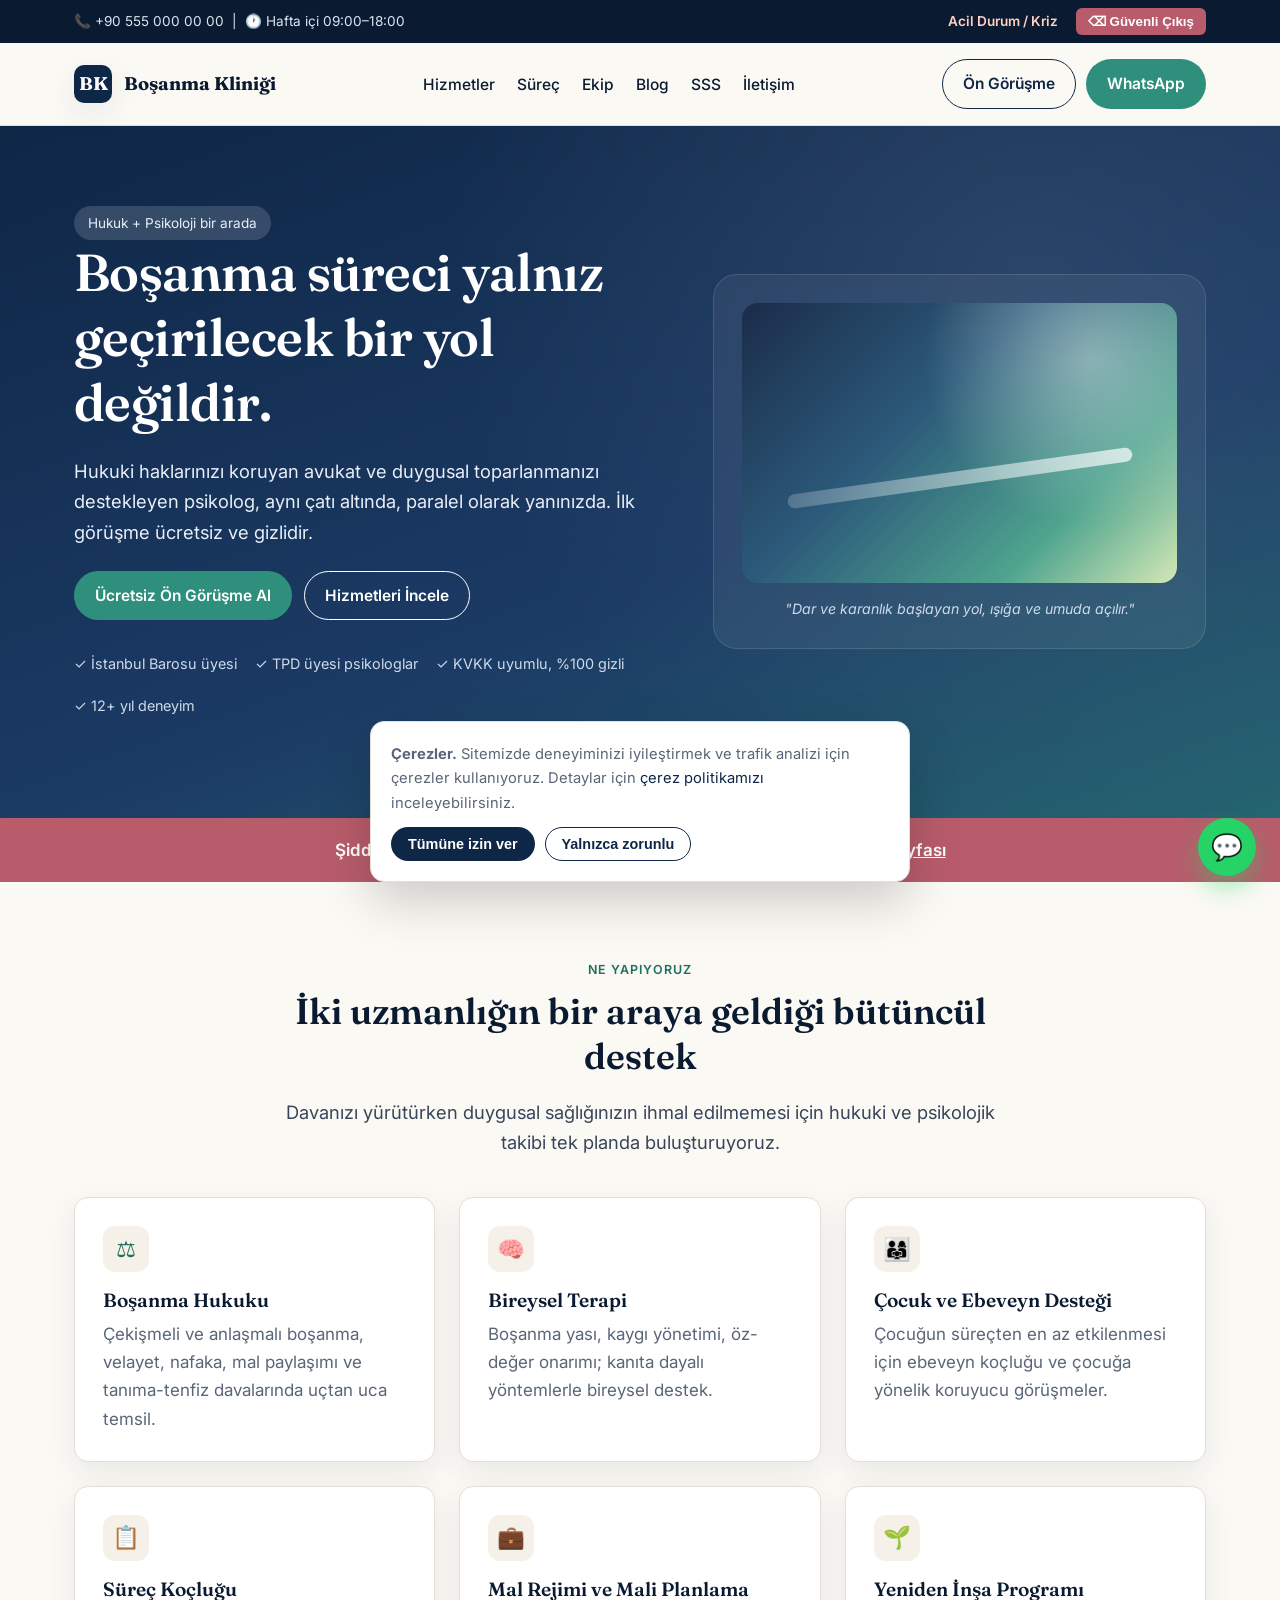
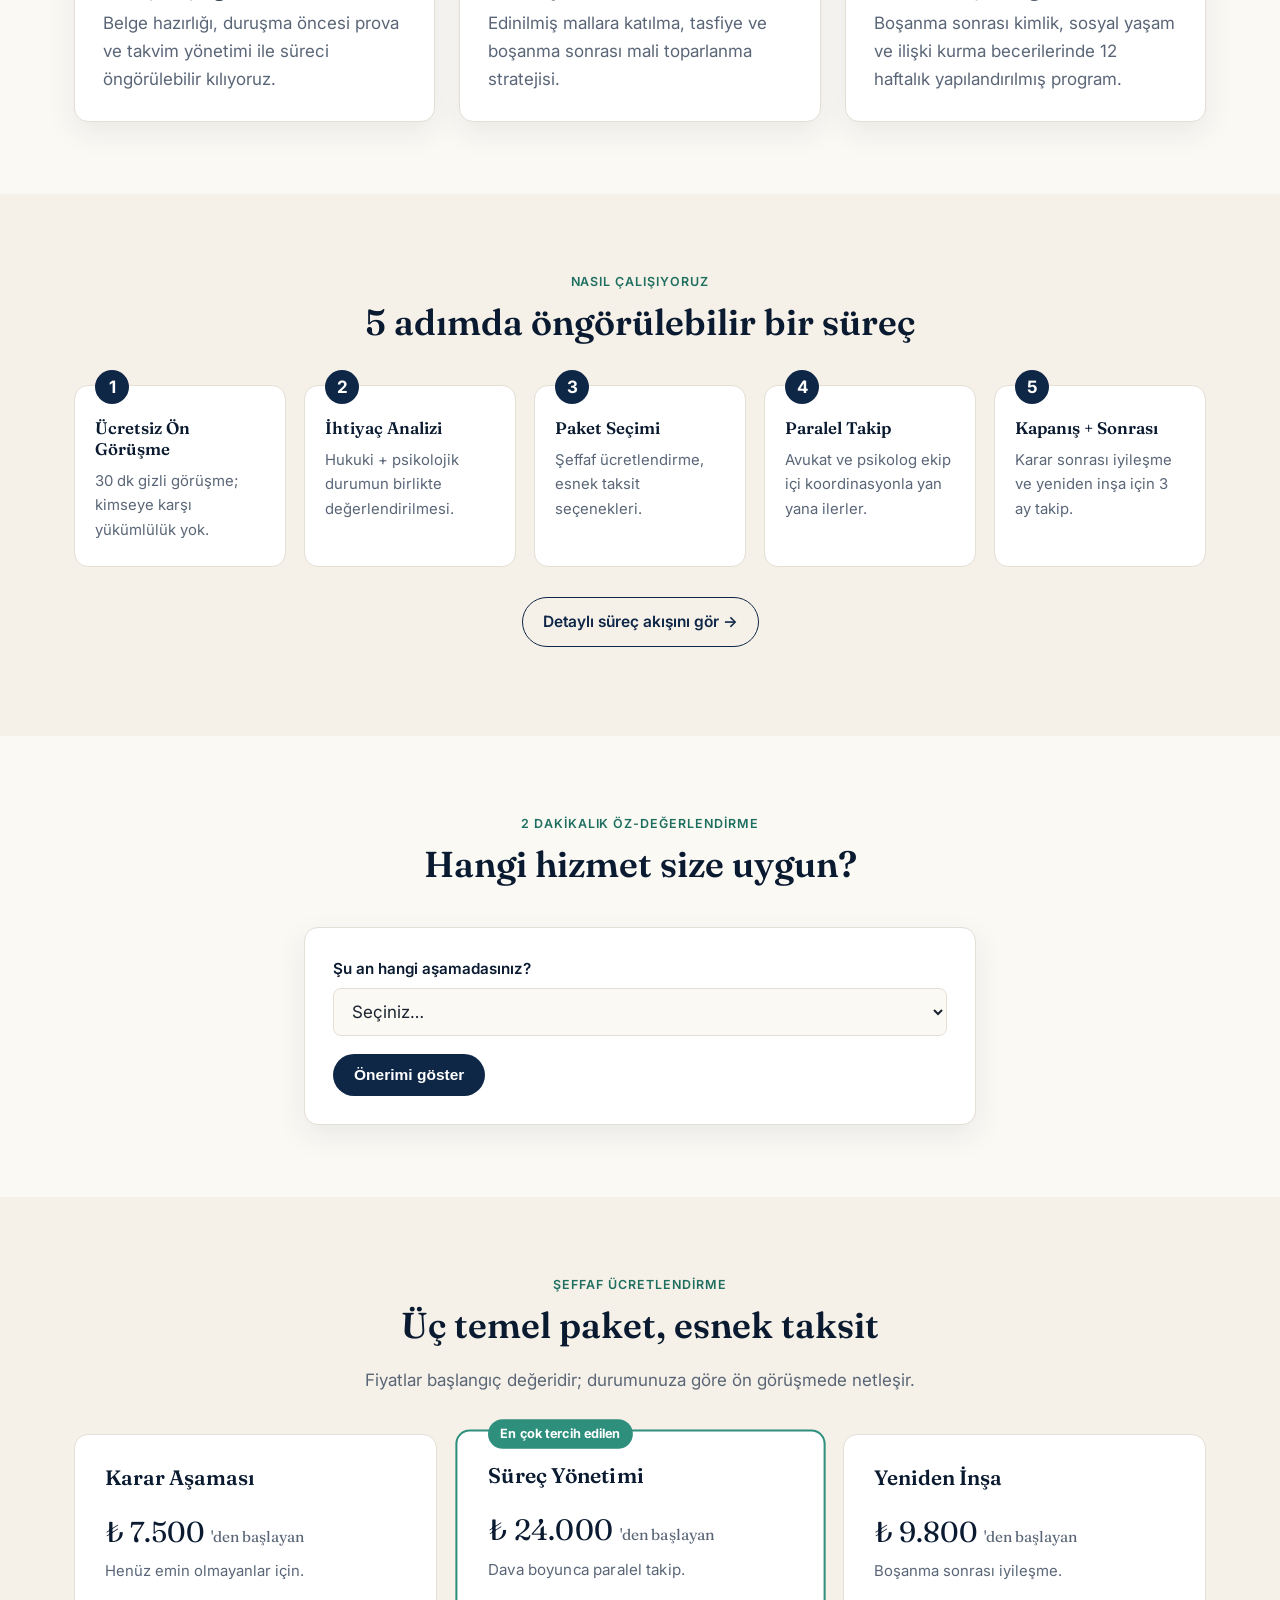
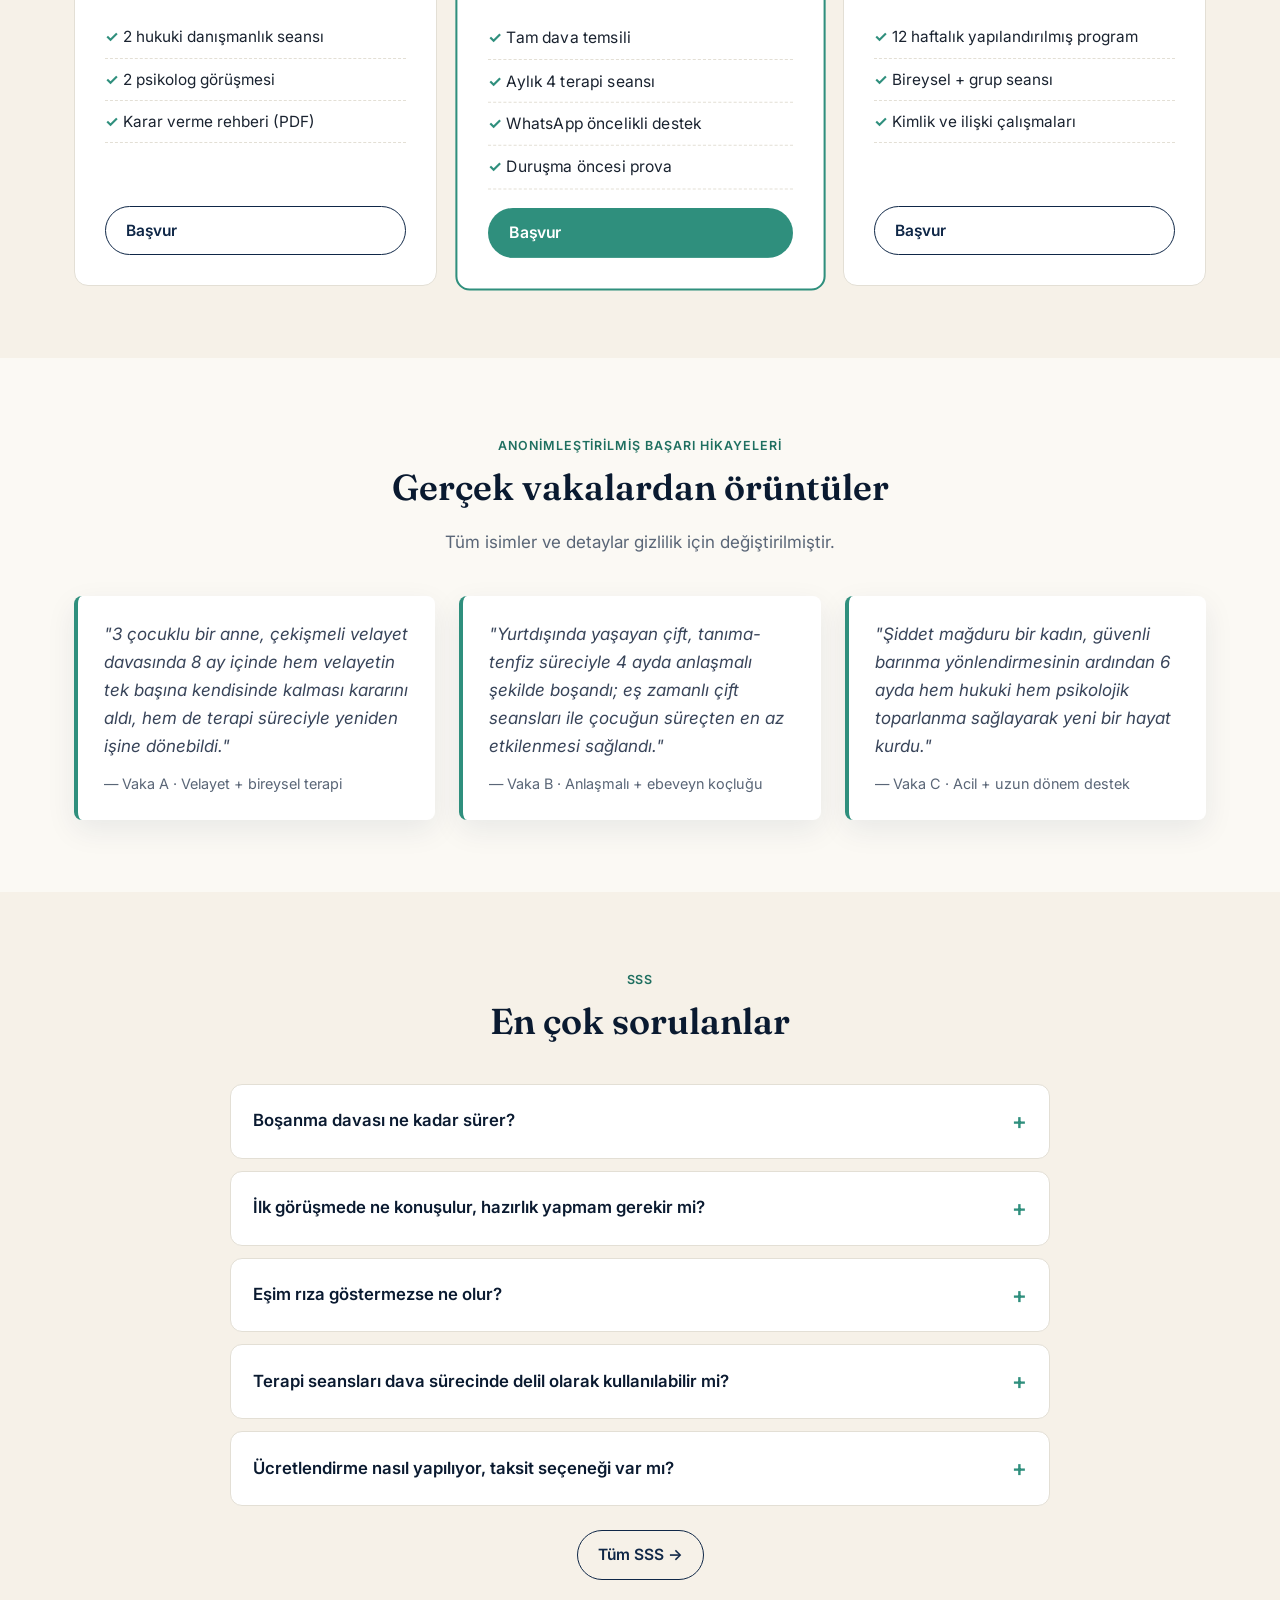
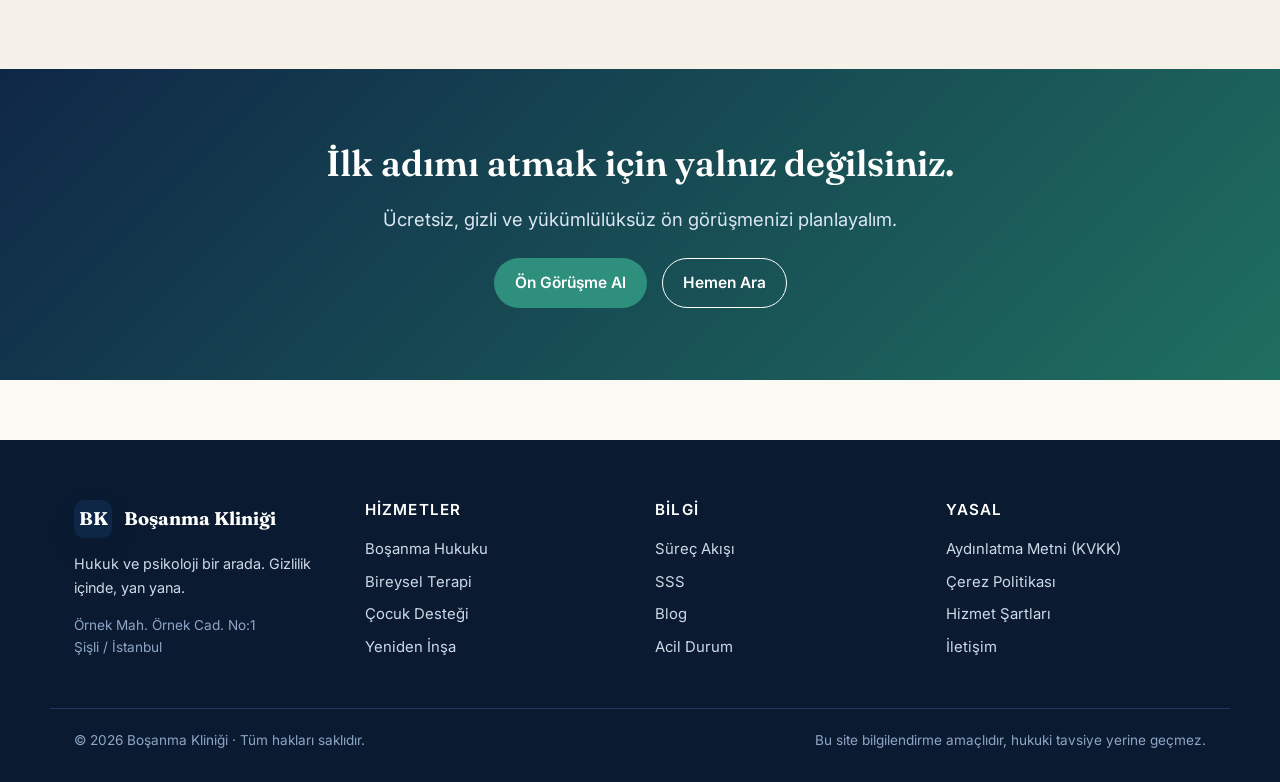
==== index.html @ 65e6b16f "Initial commit" ====
<!DOCTYPE html>
<html lang="tr">
<head>
<meta charset="UTF-8">
<meta name="viewport" content="width=device-width,initial-scale=1">
<title>Boşanma Kliniği — Hukuki ve Psikolojik Destek Bir Arada | İstanbul</title>
<meta name="description" content="Boşanma sürecinde hukuki danışmanlık ve uzman psikolog desteğini tek çatı altında sunuyoruz. Ücretsiz ön görüşme, gizlilik garantisi, paralel takip.">
<meta name="keywords" content="boşanma avukatı, boşanma psikoloğu, boşanma kliniği, çekişmeli boşanma, anlaşmalı boşanma, velayet, İstanbul boşanma avukatı">
<meta name="robots" content="index,follow">
<link rel="canonical" href="https://www.bosanmaklinigi.com/">
<!-- Open Graph -->
<meta property="og:title" content="Boşanma Kliniği — Hukuki ve Psikolojik Destek">
<meta property="og:description" content="Boşanma sürecinde hukuk ve psikoloji bir arada. Gizlilik içinde, paralel takiple.">
<meta property="og:type" content="website">
<meta property="og:locale" content="tr_TR">
<meta property="og:image" content="https://www.bosanmaklinigi.com/og.jpg">
<!-- Fonts -->
<link rel="preconnect" href="https://fonts.googleapis.com">
<link rel="preconnect" href="https://fonts.gstatic.com" crossorigin>
<link href="https://fonts.googleapis.com/css2?family=Fraunces:wght@400;500;600;700&family=Inter:wght@400;500;600;700&display=swap" rel="stylesheet">
<link rel="stylesheet" href="styles.css">
<!-- Schema: LegalService + MedicalBusiness hybrid -->
<script type="application/ld+json">
{
  "@context":"https://schema.org",
  "@graph":[
    {
      "@type":"LegalService",
      "name":"Boşanma Kliniği",
      "description":"Boşanma sürecinde hukuki danışmanlık ve psikolojik destek hizmetleri.",
      "url":"https://www.bosanmaklinigi.com/",
      "telephone":"+90-555-000-0000",
      "address":{
        "@type":"PostalAddress",
        "streetAddress":"Örnek Mah. Örnek Cad. No:1",
        "addressLocality":"İstanbul",
        "addressRegion":"İstanbul",
        "postalCode":"34000",
        "addressCountry":"TR"
      },
      "areaServed":"İstanbul",
      "priceRange":"₺₺",
      "openingHours":"Mo-Fr 09:00-18:00"
    },
    {
      "@type":"MedicalBusiness",
      "name":"Boşanma Kliniği — Psikolojik Destek",
      "medicalSpecialty":"Psychiatric"
    },
    {
      "@type":"Service",
      "serviceType":"Boşanma Danışmanlığı Paketi",
      "provider":{"@type":"LegalService","name":"Boşanma Kliniği"},
      "areaServed":"TR"
    }
  ]
}
</script>
</head>
<body>
<a class="skip-link" href="#main">İçeriğe atla</a>

<!-- Utility bar -->
<div class="utility" role="region" aria-label="Hızlı erişim">
  <div class="row">
    <div>📞 <a href="tel:+905550000000">+90 555 000 00 00</a> &nbsp;|&nbsp; 🕐 Hafta içi 09:00–18:00</div>
    <div>
      <a href="kriz.html" style="color:#ffd0c2;font-weight:600;margin-right:14px">Acil Durum / Kriz</a>
      <button class="safe-exit" onclick="safeExit()" aria-label="Güvenli çıkış: tarayıcıyı tarafsız bir siteye yönlendir">⌫ Güvenli Çıkış</button>
    </div>
  </div>
</div>

<!-- Header -->
<header class="site">
  <div class="nav">
    <a href="index.html" class="brand" aria-label="Boşanma Kliniği ana sayfası">
      <span class="brand-mark" aria-hidden="true">BK</span>
      <span>Boşanma Kliniği</span>
    </a>
    <button class="menu-toggle" aria-expanded="false" aria-controls="primary-menu" aria-label="Menüyü aç">☰</button>
    <nav aria-label="Ana menü">
      <ul id="primary-menu">
        <li><a href="hizmetler.html">Hizmetler</a></li>
        <li><a href="surec.html">Süreç</a></li>
        <li><a href="ekip.html">Ekip</a></li>
        <li><a href="blog/index.html">Blog</a></li>
        <li><a href="sss.html">SSS</a></li>
        <li><a href="iletisim.html">İletişim</a></li>
      </ul>
    </nav>
    <div class="nav-cta">
      <a href="iletisim.html" class="btn btn-ghost">Ön Görüşme</a>
      <a href="https://wa.me/905550000000" class="btn btn-teal">WhatsApp</a>
    </div>
  </div>
</header>

<main id="main">

<!-- Hero -->
<section class="hero" aria-labelledby="hero-title">
  <div class="container hero-grid">
    <div>
      <span style="display:inline-block;background:rgba(255,255,255,.15);padding:6px 14px;border-radius:999px;font-size:.85rem;color:#e8eef7">Hukuk + Psikoloji bir arada</span>
      <h1 id="hero-title">Boşanma süreci yalnız geçirilecek bir yol değildir.</h1>
      <p class="lead">Hukuki haklarınızı koruyan avukat ve duygusal toparlanmanızı destekleyen psikolog, aynı çatı altında, paralel olarak yanınızda. İlk görüşme ücretsiz ve gizlidir.</p>
      <div class="hero-cta">
        <a href="iletisim.html" class="btn btn-teal">Ücretsiz Ön Görüşme Al</a>
        <a href="hizmetler.html" class="btn btn-ghost" style="border-color:#fff;color:#fff">Hizmetleri İncele</a>
      </div>
      <div class="hero-trust">
        <span>✓ İstanbul Barosu üyesi</span>
        <span>✓ TPD üyesi psikologlar</span>
        <span>✓ KVKK uyumlu, %100 gizli</span>
        <span>✓ 12+ yıl deneyim</span>
      </div>
    </div>
    <div class="hero-illu" aria-hidden="true">
      <div class="path"></div>
      <small>"Dar ve karanlık başlayan yol, ışığa ve umuda açılır."</small>
    </div>
  </div>
</section>

<!-- Crisis strip -->
<div class="crisis-strip" role="alert">
  Şiddet veya akut kriz durumundaysanız: <a href="tel:183">ALO 183</a> · <a href="kriz.html">Acil Yönlendirme Sayfası</a>
</div>

<!-- Services -->
<section aria-labelledby="services-title">
  <div class="container">
    <div class="section-head">
      <span class="eyebrow">Ne yapıyoruz</span>
      <h2 id="services-title">İki uzmanlığın bir araya geldiği bütüncül destek</h2>
      <p class="lead" style="margin:12px auto 0">Davanızı yürütürken duygusal sağlığınızın ihmal edilmemesi için hukuki ve psikolojik takibi tek planda buluşturuyoruz.</p>
    </div>
    <div class="grid-3">
      <article class="card">
        <div class="icon" aria-hidden="true">⚖️</div>
        <h3>Boşanma Hukuku</h3>
        <p>Çekişmeli ve anlaşmalı boşanma, velayet, nafaka, mal paylaşımı ve tanıma-tenfiz davalarında uçtan uca temsil.</p>
      </article>
      <article class="card">
        <div class="icon" aria-hidden="true">🧠</div>
        <h3>Bireysel Terapi</h3>
        <p>Boşanma yası, kaygı yönetimi, öz-değer onarımı; kanıta dayalı yöntemlerle bireysel destek.</p>
      </article>
      <article class="card">
        <div class="icon" aria-hidden="true">👨‍👩‍👧</div>
        <h3>Çocuk ve Ebeveyn Desteği</h3>
        <p>Çocuğun süreçten en az etkilenmesi için ebeveyn koçluğu ve çocuğa yönelik koruyucu görüşmeler.</p>
      </article>
      <article class="card">
        <div class="icon" aria-hidden="true">📋</div>
        <h3>Süreç Koçluğu</h3>
        <p>Belge hazırlığı, duruşma öncesi prova ve takvim yönetimi ile süreci öngörülebilir kılıyoruz.</p>
      </article>
      <article class="card">
        <div class="icon" aria-hidden="true">💼</div>
        <h3>Mal Rejimi ve Mali Planlama</h3>
        <p>Edinilmiş mallara katılma, tasfiye ve boşanma sonrası mali toparlanma stratejisi.</p>
      </article>
      <article class="card">
        <div class="icon" aria-hidden="true">🌱</div>
        <h3>Yeniden İnşa Programı</h3>
        <p>Boşanma sonrası kimlik, sosyal yaşam ve ilişki kurma becerilerinde 12 haftalık yapılandırılmış program.</p>
      </article>
    </div>
  </div>
</section>

<!-- Process -->
<section class="alt" aria-labelledby="process-title">
  <div class="container">
    <div class="section-head">
      <span class="eyebrow">Nasıl çalışıyoruz</span>
      <h2 id="process-title">5 adımda öngörülebilir bir süreç</h2>
    </div>
    <div class="process">
      <div class="step"><h3>Ücretsiz Ön Görüşme</h3><p>30 dk gizli görüşme; kimseye karşı yükümlülük yok.</p></div>
      <div class="step"><h3>İhtiyaç Analizi</h3><p>Hukuki + psikolojik durumun birlikte değerlendirilmesi.</p></div>
      <div class="step"><h3>Paket Seçimi</h3><p>Şeffaf ücretlendirme, esnek taksit seçenekleri.</p></div>
      <div class="step"><h3>Paralel Takip</h3><p>Avukat ve psikolog ekip içi koordinasyonla yan yana ilerler.</p></div>
      <div class="step"><h3>Kapanış + Sonrası</h3><p>Karar sonrası iyileşme ve yeniden inşa için 3 ay takip.</p></div>
    </div>
    <p style="text-align:center;margin-top:30px"><a href="surec.html" class="btn btn-ghost">Detaylı süreç akışını gör →</a></p>
  </div>
</section>

<!-- Mini self-assessment quiz -->
<section aria-labelledby="quiz-title">
  <div class="container" style="max-width:720px">
    <div class="section-head">
      <span class="eyebrow">2 dakikalık öz-değerlendirme</span>
      <h2 id="quiz-title">Hangi hizmet size uygun?</h2>
    </div>
    <form id="quiz" class="card" aria-label="Hızlı değerlendirme">
      <div class="field">
        <label for="quiz-stage">Şu an hangi aşamadasınız?</label>
        <select id="quiz-stage" required>
          <option value="">Seçiniz…</option>
          <option value="karar">Karar verme aşamasındayım</option>
          <option value="sürec">Boşanma davam sürüyor</option>
          <option value="sonra">Boşandım, toparlanmak istiyorum</option>
          <option value="kriz">Acil/güvenlik kaygısı yaşıyorum</option>
        </select>
      </div>
      <button class="btn btn-primary" type="submit">Önerimi göster</button>
      <p class="quiz-result" style="display:none;margin-top:18px;padding:14px 16px;background:var(--sand);border-radius:8px;color:var(--navy-ink);font-weight:500"></p>
    </form>
  </div>
</section>

<!-- Pricing transparency -->
<section class="alt" aria-labelledby="pricing-title">
  <div class="container">
    <div class="section-head">
      <span class="eyebrow">Şeffaf ücretlendirme</span>
      <h2 id="pricing-title">Üç temel paket, esnek taksit</h2>
      <p class="muted" style="margin-top:8px">Fiyatlar başlangıç değeridir; durumunuza göre ön görüşmede netleşir.</p>
    </div>
    <div class="pricing">
      <div class="tier">
        <h3>Karar Aşaması</h3>
        <div class="price">₺ 7.500 <small>'den başlayan</small></div>
        <p class="muted" style="font-size:.93rem">Henüz emin olmayanlar için.</p>
        <ul>
          <li>2 hukuki danışmanlık seansı</li>
          <li>2 psikolog görüşmesi</li>
          <li>Karar verme rehberi (PDF)</li>
        </ul>
        <a href="iletisim.html" class="btn btn-ghost">Başvur</a>
      </div>
      <div class="tier featured">
        <span class="badge">En çok tercih edilen</span>
        <h3>Süreç Yönetimi</h3>
        <div class="price">₺ 24.000 <small>'den başlayan</small></div>
        <p class="muted" style="font-size:.93rem">Dava boyunca paralel takip.</p>
        <ul>
          <li>Tam dava temsili</li>
          <li>Aylık 4 terapi seansı</li>
          <li>WhatsApp öncelikli destek</li>
          <li>Duruşma öncesi prova</li>
        </ul>
        <a href="iletisim.html" class="btn btn-teal">Başvur</a>
      </div>
      <div class="tier">
        <h3>Yeniden İnşa</h3>
        <div class="price">₺ 9.800 <small>'den başlayan</small></div>
        <p class="muted" style="font-size:.93rem">Boşanma sonrası iyileşme.</p>
        <ul>
          <li>12 haftalık yapılandırılmış program</li>
          <li>Bireysel + grup seansı</li>
          <li>Kimlik ve ilişki çalışmaları</li>
        </ul>
        <a href="iletisim.html" class="btn btn-ghost">Başvur</a>
      </div>
    </div>
  </div>
</section>

<!-- Cases / testimonials -->
<section aria-labelledby="cases-title">
  <div class="container">
    <div class="section-head">
      <span class="eyebrow">Anonimleştirilmiş başarı hikayeleri</span>
      <h2 id="cases-title">Gerçek vakalardan örüntüler</h2>
      <p class="muted">Tüm isimler ve detaylar gizlilik için değiştirilmiştir.</p>
    </div>
    <div class="grid-3">
      <div class="case">
        <blockquote>"3 çocuklu bir anne, çekişmeli velayet davasında 8 ay içinde hem velayetin tek başına kendisinde kalması kararını aldı, hem de terapi süreciyle yeniden işine dönebildi."</blockquote>
        <cite>— Vaka A · Velayet + bireysel terapi</cite>
      </div>
      <div class="case">
        <blockquote>"Yurtdışında yaşayan çift, tanıma-tenfiz süreciyle 4 ayda anlaşmalı şekilde boşandı; eş zamanlı çift seansları ile çocuğun süreçten en az etkilenmesi sağlandı."</blockquote>
        <cite>— Vaka B · Anlaşmalı + ebeveyn koçluğu</cite>
      </div>
      <div class="case">
        <blockquote>"Şiddet mağduru bir kadın, güvenli barınma yönlendirmesinin ardından 6 ayda hem hukuki hem psikolojik toparlanma sağlayarak yeni bir hayat kurdu."</blockquote>
        <cite>— Vaka C · Acil + uzun dönem destek</cite>
      </div>
    </div>
  </div>
</section>

<!-- FAQ snippet -->
<section class="alt" aria-labelledby="faq-title">
  <div class="container">
    <div class="section-head">
      <span class="eyebrow">SSS</span>
      <h2 id="faq-title">En çok sorulanlar</h2>
    </div>
    <div class="faq">
      <details>
        <summary>Boşanma davası ne kadar sürer?</summary>
        <p>Anlaşmalı boşanma genellikle 1-3 ay içinde sonuçlanır. Çekişmeli davalarda süre delillerin toplanması, tanık dinlenmesi ve mahkeme yoğunluğuna bağlı olarak 6 ay ila 2 yıl arasında değişebilir. Ön görüşmede sizin durumunuza özgü gerçekçi bir tahmin paylaşıyoruz.</p>
      </details>
      <details>
        <summary>İlk görüşmede ne konuşulur, hazırlık yapmam gerekir mi?</summary>
        <p>İlk görüşme 30 dakikadır ve ücretsizdir. Mevcut durumunuzu, beklentilerinizi ve önceliklerinizi anlamak için sorular sorarız. Hazırlık zorunlu değil; ancak elinizde varsa nikah cüzdanı, varlık dökümü ve önceki yazışmaları getirmeniz süreci hızlandırır.</p>
      </details>
      <details>
        <summary>Eşim rıza göstermezse ne olur?</summary>
        <p>Anlaşmalı boşanma için iki tarafın rızası gerekir. Rıza yoksa çekişmeli boşanma davası açılır ve şiddetli geçimsizlik, aldatma, terk gibi kanıtlanabilir nedenlere dayanılır. Süreci her durumda yürütüyoruz.</p>
      </details>
      <details>
        <summary>Terapi seansları dava sürecinde delil olarak kullanılabilir mi?</summary>
        <p>Hayır. Psikolog–danışan görüşmeleri meslek etiği ve KVKK kapsamında gizlidir; hukuki süreçte kullanılmaz. Ekibimiz arasında bilgi paylaşımı yalnızca yazılı onayınızla, koordinasyon amacıyla yapılır.</p>
      </details>
      <details>
        <summary>Ücretlendirme nasıl yapılıyor, taksit seçeneği var mı?</summary>
        <p>Şeffaf paket fiyatlandırması kullanıyoruz. 3 ve 6 ay taksit seçenekleri mevcuttur. Ön görüşmede durumunuza özgü tüm maliyetler net olarak paylaşılır; sürpriz bir ücret olmaz.</p>
      </details>
    </div>
    <p style="text-align:center;margin-top:24px"><a href="sss.html" class="btn btn-ghost">Tüm SSS →</a></p>
  </div>
</section>

<!-- Final CTA -->
<section style="background:linear-gradient(135deg,var(--navy),var(--teal-2));color:#fff;text-align:center">
  <div class="container">
    <h2 style="color:#fff">İlk adımı atmak için yalnız değilsiniz.</h2>
    <p class="lead" style="color:#dbe7f3;margin:0 auto 24px">Ücretsiz, gizli ve yükümlülüksüz ön görüşmenizi planlayalım.</p>
    <a href="iletisim.html" class="btn btn-teal">Ön Görüşme Al</a>
    <a href="tel:+905550000000" class="btn btn-ghost" style="border-color:#fff;color:#fff;margin-left:10px">Hemen Ara</a>
  </div>
</section>

</main>

<!-- Footer -->
<footer class="site">
  <div class="container" style="display:grid;grid-template-columns:repeat(4,1fr);gap:30px">
    <div>
      <div class="brand" style="color:#fff;margin-bottom:14px"><span class="brand-mark">BK</span> Boşanma Kliniği</div>
      <p style="font-size:.9rem">Hukuk ve psikoloji bir arada. Gizlilik içinde, yan yana.</p>
      <p style="font-size:.85rem;color:#8da6c6">Örnek Mah. Örnek Cad. No:1<br>Şişli / İstanbul</p>
    </div>
    <div>
      <h4>Hizmetler</h4>
      <a href="hizmetler.html">Boşanma Hukuku</a>
      <a href="hizmetler.html">Bireysel Terapi</a>
      <a href="hizmetler.html">Çocuk Desteği</a>
      <a href="hizmetler.html">Yeniden İnşa</a>
    </div>
    <div>
      <h4>Bilgi</h4>
      <a href="surec.html">Süreç Akışı</a>
      <a href="sss.html">SSS</a>
      <a href="blog/index.html">Blog</a>
      <a href="kriz.html">Acil Durum</a>
    </div>
    <div>
      <h4>Yasal</h4>
      <a href="kvkk.html">Aydınlatma Metni (KVKK)</a>
      <a href="cerez.html">Çerez Politikası</a>
      <a href="sartlar.html">Hizmet Şartları</a>
      <a href="iletisim.html">İletişim</a>
    </div>
  </div>
  <div class="container bottom">
    <span>© 2026 Boşanma Kliniği · Tüm hakları saklıdır.</span>
    <span>Bu site bilgilendirme amaçlıdır, hukuki tavsiye yerine geçmez.</span>
  </div>
</footer>

<!-- WhatsApp float -->
<a class="wa-float" href="https://wa.me/905550000000" aria-label="WhatsApp ile yaz" onclick="window._bk_track && _bk_track('whatsapp_click')">💬</a>

<!-- Cookie banner -->
<div id="cookieBanner" class="cookie-banner hidden" role="dialog" aria-label="Çerez tercihleri">
  <p><strong>Çerezler.</strong> Sitemizde deneyiminizi iyileştirmek ve trafik analizi için çerezler kullanıyoruz. Detaylar için <a href="cerez.html">çerez politikamızı</a> inceleyebilirsiniz.</p>
  <div class="actions">
    <button class="btn btn-primary" data-consent="all">Tümüne izin ver</button>
    <button class="btn btn-ghost" data-consent="essential">Yalnızca zorunlu</button>
  </div>
</div>

<!-- Exit intent modal -->
<div id="exitModal" class="modal-backdrop" role="dialog" aria-modal="true" aria-labelledby="exit-title">
  <div class="modal">
    <button class="close" aria-label="Kapat" onclick="closeModal()">×</button>
    <h3 id="exit-title">Ayrılmadan önce…</h3>
    <p>Boşanma sürecinde işinizi kolaylaştıracak <strong>"Boşanma Süreci Kontrol Listesi"</strong> PDF'ini ücretsiz indirin. Hangi belgeler gerekir, hangi adımlar ne zaman atılır — hepsi tek sayfada.</p>
    <form onsubmit="event.preventDefault();this.querySelector('p').textContent='Teşekkürler, e-postanıza gönderdik.';" style="background:var(--sand);box-shadow:none;border:0">
      <div class="field">
        <label for="exit-mail">E-posta</label>
        <input id="exit-mail" type="email" required placeholder="ornek@eposta.com">
      </div>
      <button class="btn btn-teal" type="submit">PDF'i Gönder</button>
      <p style="font-size:.85rem;color:var(--muted);margin-top:10px">Spam göndermiyoruz. KVKK uyumluyuz.</p>
    </form>
  </div>
</div>

<script src="script.js"></script>
</body>
</html>
---- styles.css ----
/* Boşanma Kliniği — Kurumsal stil
   Renk paleti: Lacivert + sakin yeşil + sıcak vurgular
   Erişilebilirlik: WCAG AA kontrast hedefli
*/
:root{
  --navy:#0f2747;
  --navy-2:#1b3a64;
  --navy-ink:#0a1a30;
  --teal:#2f8f7d;
  --teal-2:#1f6f60;
  --sand:#f6f1e8;
  --paper:#fbf9f4;
  --ink:#1a2330;
  --muted:#5a6677;
  --line:#e3dfd5;
  --warm:#c47b5a;
  --rose:#b85c6b;
  --ok:#2e7d5b;
  --shadow:0 10px 30px rgba(15,39,71,.08);
  --radius:14px;
  --maxw:1180px;
}
*{box-sizing:border-box}
html{scroll-behavior:smooth}
body{
  margin:0;
  font-family:'Inter','Segoe UI',system-ui,-apple-system,sans-serif;
  font-size:17px;
  line-height:1.65;
  color:var(--ink);
  background:var(--paper);
  -webkit-font-smoothing:antialiased;
}
img{max-width:100%;height:auto;display:block}
a{color:var(--navy);text-decoration:none}
a:hover{text-decoration:underline}
h1,h2,h3,h4{font-family:'Fraunces','Georgia',serif;color:var(--navy-ink);line-height:1.25;margin:0 0 .5em;font-weight:600}
h1{font-size:clamp(2rem,4.5vw,3.25rem);letter-spacing:-.01em}
h2{font-size:clamp(1.6rem,3vw,2.25rem)}
h3{font-size:1.2rem}
p{margin:0 0 1em}
.container{max-width:var(--maxw);margin:0 auto;padding:0 24px}
.muted{color:var(--muted)}
.lead{font-size:1.15rem;color:#39455a;max-width:62ch}

/* Skip link for screen readers */
.skip-link{position:absolute;left:-9999px;top:0;background:var(--navy);color:#fff;padding:10px 14px;z-index:1000}
.skip-link:focus{left:8px;top:8px}

/* Top utility bar */
.utility{
  background:var(--navy-ink);color:#dbe4f1;font-size:.85rem;
}
.utility .row{display:flex;justify-content:space-between;align-items:center;padding:8px 24px;max-width:var(--maxw);margin:0 auto;gap:12px;flex-wrap:wrap}
.utility a{color:#dbe4f1}
.safe-exit{
  background:var(--rose);color:#fff;border:0;padding:6px 12px;border-radius:6px;cursor:pointer;font-weight:600;
}
.safe-exit:focus{outline:2px solid #fff;outline-offset:2px}

/* Header */
header.site{
  position:sticky;top:0;z-index:50;background:rgba(251,249,244,.92);backdrop-filter:blur(8px);
  border-bottom:1px solid var(--line);
}
.nav{display:flex;align-items:center;justify-content:space-between;padding:16px 24px;max-width:var(--maxw);margin:0 auto;gap:16px}
.brand{display:flex;align-items:center;gap:12px;font-weight:700;color:var(--navy-ink);font-family:'Fraunces',serif;font-size:1.15rem}
.brand-mark{
  width:38px;height:38px;border-radius:10px;background:var(--navy);
  display:grid;place-items:center;color:#fff;font-weight:700;
  box-shadow:var(--shadow);
}
nav ul{list-style:none;display:flex;gap:22px;margin:0;padding:0}
nav a{font-weight:500;color:var(--navy-ink);font-size:.97rem}
nav a:hover{color:var(--teal-2);text-decoration:none}
.nav-cta{display:flex;gap:10px;align-items:center}
.btn{
  display:inline-block;padding:11px 20px;border-radius:999px;font-weight:600;
  border:1px solid transparent;cursor:pointer;font-size:.97rem;transition:transform .15s,background .2s;
}
.btn-primary{background:var(--navy);color:#fff}
.btn-primary:hover{background:var(--navy-2);text-decoration:none;transform:translateY(-1px)}
.btn-ghost{background:transparent;color:var(--navy);border-color:var(--navy)}
.btn-ghost:hover{background:var(--navy);color:#fff;text-decoration:none}
.btn-teal{background:var(--teal);color:#fff}
.btn-teal:hover{background:var(--teal-2);text-decoration:none}
.btn-warn{background:var(--rose);color:#fff}
.menu-toggle{display:none;background:none;border:0;font-size:1.6rem;cursor:pointer;color:var(--navy-ink)}

/* Hero */
.hero{
  background:linear-gradient(160deg,#0f2747 0%,#1b3a64 60%,#2f8f7d 140%);
  color:#fff;padding:80px 0 100px;position:relative;overflow:hidden;
}
.hero::after{
  content:"";position:absolute;inset:0;
  background:radial-gradient(circle at 80% 20%, rgba(255,255,255,.08), transparent 50%);
  pointer-events:none;
}
.hero-grid{display:grid;grid-template-columns:1.2fr 1fr;gap:48px;align-items:center;position:relative;z-index:1}
.hero h1{color:#fff;margin-bottom:.4em}
.hero .lead{color:#e8eef7}
.hero-cta{display:flex;gap:12px;flex-wrap:wrap;margin-top:24px}
.hero-trust{display:flex;gap:18px;margin-top:32px;flex-wrap:wrap;font-size:.9rem;color:#cfdaeb}
.hero-trust span{display:flex;align-items:center;gap:8px}
.hero-illu{
  background:rgba(255,255,255,.06);border:1px solid rgba(255,255,255,.12);
  border-radius:24px;padding:28px;backdrop-filter:blur(6px);
}
.hero-illu .path{
  height:280px;border-radius:16px;
  background:
    radial-gradient(circle at 80% 20%, rgba(255,255,255,.4), transparent 40%),
    linear-gradient(135deg,#1a2c4a 0%, #2c5a7a 40%, #4ea38e 75%, #d3e8b6 100%);
  position:relative;
}
.hero-illu .path::before{
  content:"";position:absolute;left:10%;top:60%;width:80%;height:14px;border-radius:14px;
  background:linear-gradient(90deg,rgba(255,255,255,.2),rgba(255,255,255,.7));
  transform:rotate(-8deg);
}
.hero-illu small{display:block;color:#cfdaeb;text-align:center;margin-top:14px;font-style:italic}

/* Sections */
section{padding:72px 0}
section.alt{background:var(--sand)}
.section-head{max-width:720px;margin:0 auto 40px;text-align:center}
.section-head .eyebrow{
  display:inline-block;color:var(--teal-2);font-weight:600;letter-spacing:.08em;text-transform:uppercase;font-size:.78rem;margin-bottom:8px;
}

/* Cards / grids */
.grid-3{display:grid;grid-template-columns:repeat(3,1fr);gap:24px}
.grid-2{display:grid;grid-template-columns:repeat(2,1fr);gap:24px}
.grid-4{display:grid;grid-template-columns:repeat(4,1fr);gap:20px}
.card{
  background:#fff;border:1px solid var(--line);border-radius:var(--radius);
  padding:28px;box-shadow:var(--shadow);transition:transform .2s,box-shadow .2s;
}
.card:hover{transform:translateY(-3px);box-shadow:0 16px 36px rgba(15,39,71,.12)}
.card .icon{
  width:46px;height:46px;border-radius:12px;background:var(--sand);
  display:grid;place-items:center;color:var(--teal-2);margin-bottom:16px;font-size:1.4rem;
}
.card h3{margin-bottom:8px}
.card p{color:var(--muted);margin:0}

/* Process */
.process{counter-reset:step;display:grid;grid-template-columns:repeat(5,1fr);gap:18px}
.step{
  background:#fff;border:1px solid var(--line);border-radius:var(--radius);padding:24px 20px;position:relative;
}
.step::before{
  counter-increment:step;content:counter(step);
  position:absolute;top:-16px;left:20px;
  width:34px;height:34px;border-radius:50%;background:var(--navy);color:#fff;
  display:grid;place-items:center;font-weight:700;
}
.step h3{font-size:1.05rem;margin-top:8px}
.step p{font-size:.93rem;color:var(--muted);margin:0}

/* Team */
.team{display:grid;grid-template-columns:repeat(3,1fr);gap:24px}
.member{background:#fff;border:1px solid var(--line);border-radius:var(--radius);overflow:hidden}
.member .photo{
  height:220px;background:linear-gradient(135deg,#cfd9e8,#e8d8c8);
  display:grid;place-items:center;color:var(--navy);font-family:'Fraunces',serif;font-size:3rem;
}
.member .body{padding:22px}
.member h3{margin:0 0 4px}
.member .role{color:var(--teal-2);font-weight:600;font-size:.92rem;margin-bottom:10px}
.member ul{margin:0;padding-left:18px;color:var(--muted);font-size:.93rem}

/* Pricing */
.pricing{display:grid;grid-template-columns:repeat(3,1fr);gap:22px}
.tier{background:#fff;border:1px solid var(--line);border-radius:var(--radius);padding:30px;display:flex;flex-direction:column}
.tier.featured{border-color:var(--teal);border-width:2px;position:relative;transform:scale(1.02)}
.tier .badge{position:absolute;top:-12px;left:30px;background:var(--teal);color:#fff;padding:4px 12px;border-radius:999px;font-size:.78rem;font-weight:700}
.tier h3{font-size:1.3rem}
.tier .price{font-family:'Fraunces',serif;font-size:1.8rem;color:var(--navy-ink);margin:6px 0 4px}
.tier .price small{font-size:.95rem;color:var(--muted);font-weight:400}
.tier ul{list-style:none;padding:0;margin:18px 0;flex:1}
.tier ul li{padding:8px 0;border-bottom:1px dashed var(--line);font-size:.96rem}
.tier ul li::before{content:"✓ ";color:var(--teal);font-weight:700}

/* FAQ accordion */
.faq{max-width:820px;margin:0 auto}
.faq details{
  background:#fff;border:1px solid var(--line);border-radius:12px;padding:18px 22px;margin-bottom:12px;
}
.faq summary{
  cursor:pointer;font-weight:600;color:var(--navy-ink);font-size:1.05rem;list-style:none;
  display:flex;justify-content:space-between;align-items:center;
}
.faq summary::-webkit-details-marker{display:none}
.faq summary::after{content:"+";font-size:1.4rem;color:var(--teal);transition:transform .2s}
.faq details[open] summary::after{transform:rotate(45deg)}
.faq details p{margin-top:12px;color:var(--muted)}

/* Testimonials / cases */
.case{
  background:#fff;border-left:4px solid var(--teal);border-radius:8px;
  padding:24px 26px;box-shadow:var(--shadow);
}
.case blockquote{margin:0;font-style:italic;color:#39455a}
.case cite{display:block;margin-top:12px;color:var(--muted);font-style:normal;font-size:.9rem}

/* Crisis banner */
.crisis-strip{
  background:var(--rose);color:#fff;padding:18px 0;text-align:center;font-weight:600;
}
.crisis-strip a{color:#fff;text-decoration:underline}

/* Form */
form{background:#fff;padding:32px;border-radius:var(--radius);border:1px solid var(--line);box-shadow:var(--shadow)}
.field{margin-bottom:18px}
label{display:block;font-weight:600;margin-bottom:6px;font-size:.95rem;color:var(--navy-ink)}
input,select,textarea{
  width:100%;padding:12px 14px;border:1px solid var(--line);border-radius:8px;
  font:inherit;background:#fbf9f4;color:var(--ink);
}
input:focus,select:focus,textarea:focus{outline:2px solid var(--teal);border-color:var(--teal);background:#fff}
.checkbox{display:flex;gap:10px;align-items:flex-start;font-size:.92rem;color:var(--muted)}
.checkbox input{width:auto;margin-top:4px}

/* Footer */
footer.site{
  background:var(--navy-ink);color:#cfd9e8;padding:60px 0 30px;margin-top:60px;
}
footer.site h4{color:#fff;font-family:'Inter',sans-serif;font-size:.95rem;text-transform:uppercase;letter-spacing:.08em;margin-bottom:14px}
footer.site a{color:#cfd9e8;display:block;padding:4px 0;font-size:.93rem}
footer.site a:hover{color:#fff}
footer .bottom{
  border-top:1px solid #1f3559;margin-top:36px;padding-top:20px;
  display:flex;justify-content:space-between;flex-wrap:wrap;gap:12px;font-size:.85rem;color:#8da6c6;
}

/* Cookie banner */
.cookie-banner{
  position:fixed;bottom:18px;left:18px;right:18px;max-width:540px;margin:0 auto;
  background:#fff;border:1px solid var(--line);border-radius:14px;
  padding:20px;box-shadow:0 20px 50px rgba(0,0,0,.18);z-index:200;
}
.cookie-banner.hidden{display:none}
.cookie-banner p{margin:0 0 12px;font-size:.92rem;color:var(--muted)}
.cookie-banner .actions{display:flex;gap:10px;flex-wrap:wrap}
.cookie-banner .btn{padding:8px 16px;font-size:.9rem}

/* Exit intent modal */
.modal-backdrop{
  position:fixed;inset:0;background:rgba(10,26,48,.6);z-index:300;
  display:none;align-items:center;justify-content:center;padding:20px;
}
.modal-backdrop.show{display:flex}
.modal{
  background:#fff;border-radius:18px;max-width:520px;padding:36px;position:relative;
}
.modal h3{font-size:1.5rem}
.modal .close{position:absolute;top:14px;right:18px;background:none;border:0;font-size:1.5rem;cursor:pointer;color:var(--muted)}

/* Whatsapp float */
.wa-float{
  position:fixed;bottom:24px;right:24px;width:58px;height:58px;border-radius:50%;
  background:#25d366;color:#fff;display:grid;place-items:center;
  box-shadow:0 12px 24px rgba(37,211,102,.4);z-index:150;font-size:1.6rem;
}
.wa-float:hover{text-decoration:none;transform:scale(1.05)}

/* Article / blog */
.article{max-width:760px;margin:0 auto}
.article h1{margin-bottom:.2em}
.article .meta{color:var(--muted);font-size:.92rem;margin-bottom:32px}
.article h2{margin-top:1.6em}
.article p,.article li{font-size:1.06rem}
.blog-grid{display:grid;grid-template-columns:repeat(3,1fr);gap:24px}
.post{background:#fff;border:1px solid var(--line);border-radius:var(--radius);overflow:hidden;display:flex;flex-direction:column}
.post .thumb{height:160px;background:linear-gradient(135deg,var(--navy),var(--teal))}
.post .body{padding:22px;flex:1;display:flex;flex-direction:column}
.post h3{font-size:1.1rem}
.post .body p{flex:1;color:var(--muted);font-size:.94rem}
.post a.read{color:var(--teal-2);font-weight:600;margin-top:10px}

/* Crisis page */
.crisis-card{
  background:#fff;border-left:6px solid var(--rose);border-radius:12px;padding:26px;margin-bottom:18px;box-shadow:var(--shadow);
}
.crisis-card h3{color:var(--rose)}
.hotline{font-family:'Fraunces',serif;font-size:2rem;color:var(--navy-ink)}

/* Mobile */
@media (max-width:900px){
  .hero{padding:50px 0 70px}
  .hero-grid{grid-template-columns:1fr;gap:30px}
  .grid-3,.grid-2,.grid-4,.team,.pricing,.blog-grid{grid-template-columns:1fr}
  .process{grid-template-columns:1fr 1fr}
  nav ul{
    display:none;position:absolute;top:64px;left:0;right:0;background:#fff;
    flex-direction:column;padding:18px 24px;border-bottom:1px solid var(--line);gap:14px;
  }
  nav ul.open{display:flex}
  .menu-toggle{display:block}
  .nav-cta .btn-ghost{display:none}
  .wa-float{bottom:16px;right:16px}
  /* Tek el kullanım: ana CTA alt yarıya */
  .hero-cta{margin-top:18px}
  .tier.featured{transform:none}
}
@media (max-width:520px){
  .process{grid-template-columns:1fr}
  section{padding:50px 0}
  form{padding:22px}
}

/* Reduced motion */
@media (prefers-reduced-motion:reduce){
  *{transition:none !important;animation:none !important;scroll-behavior:auto}
}
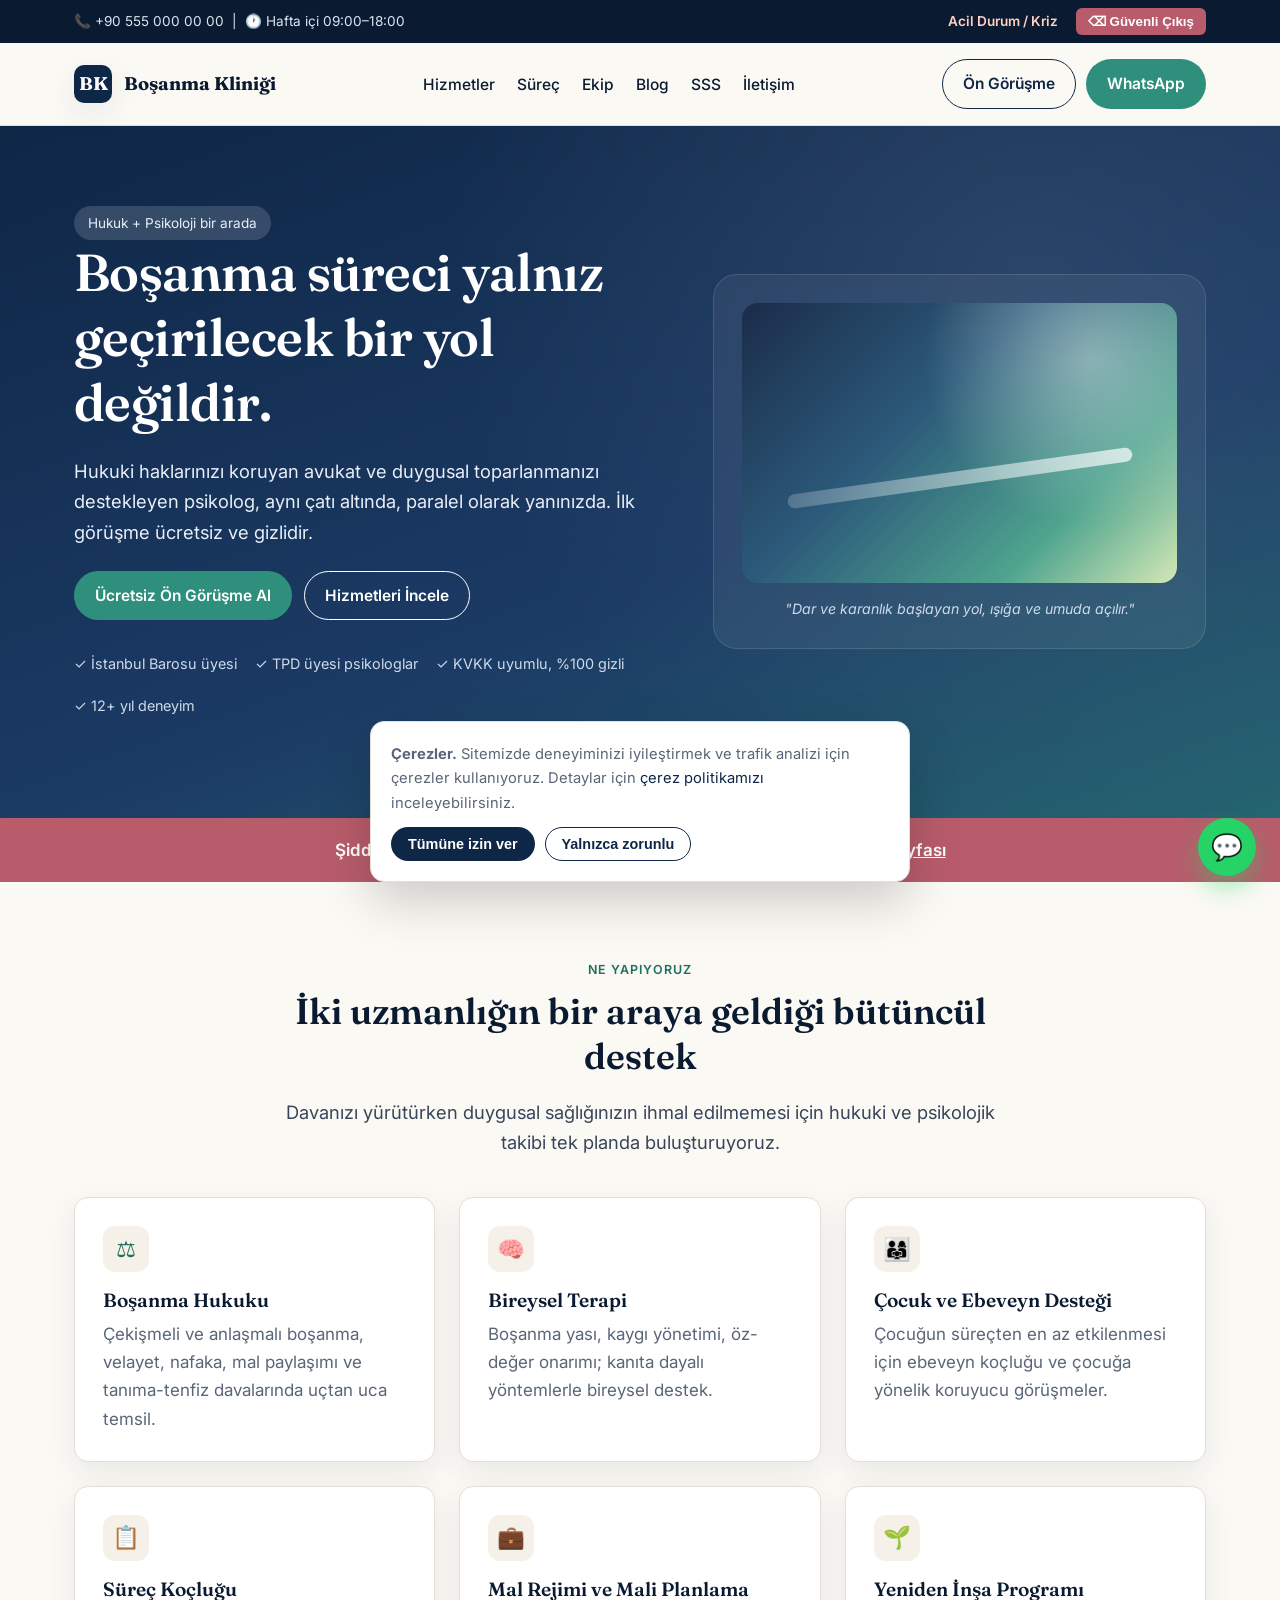
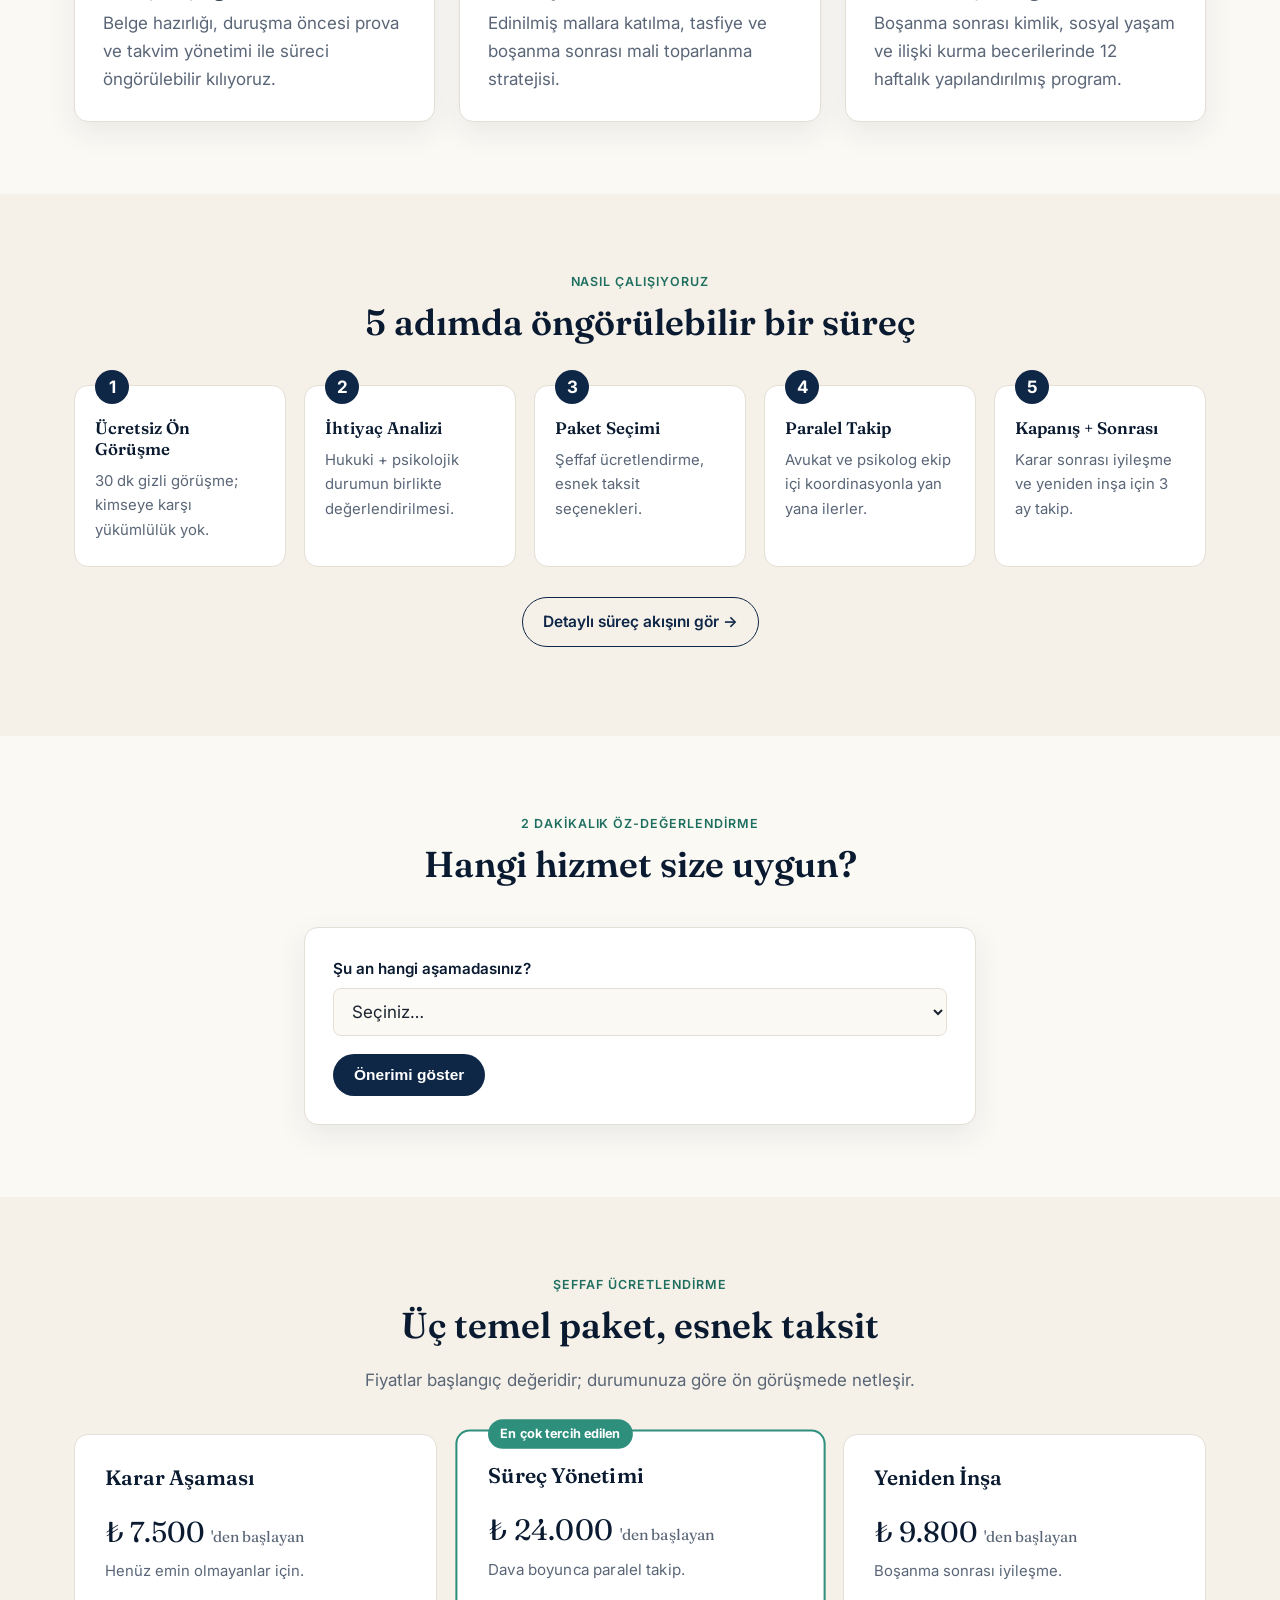
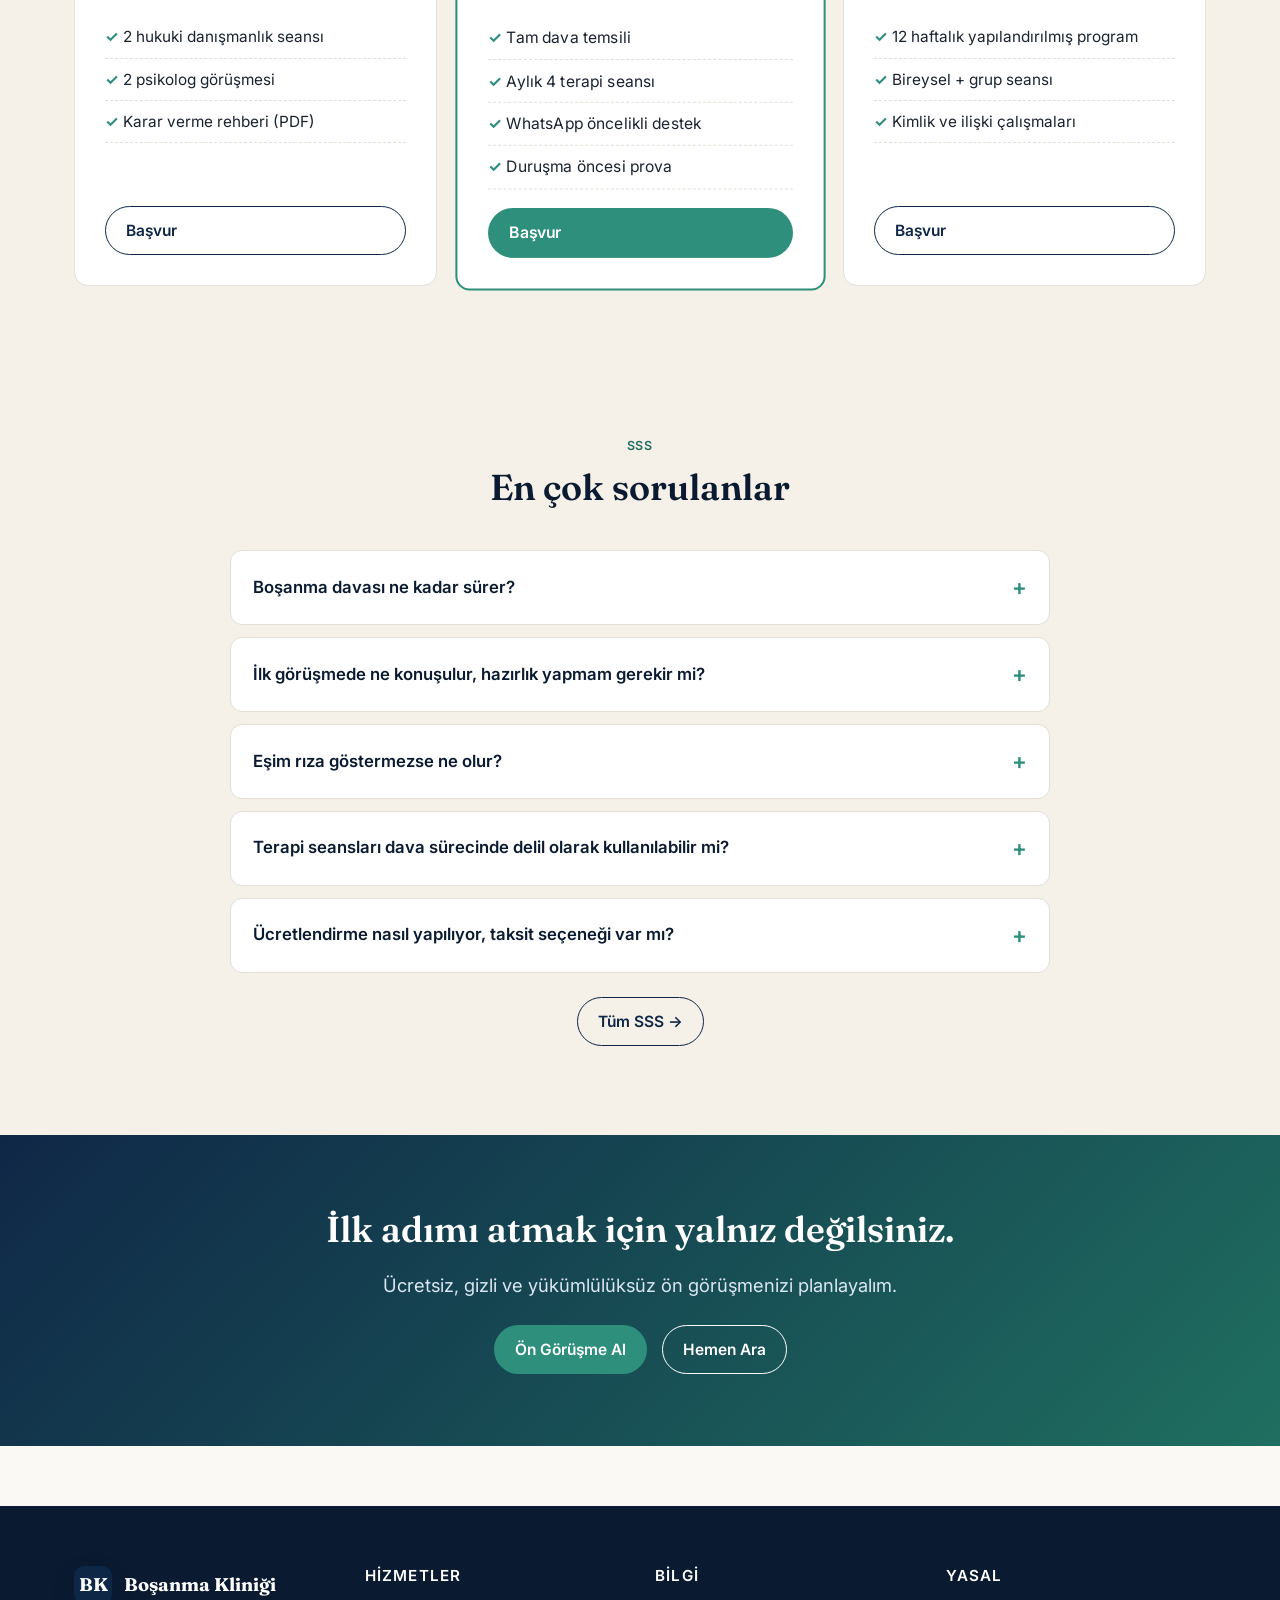
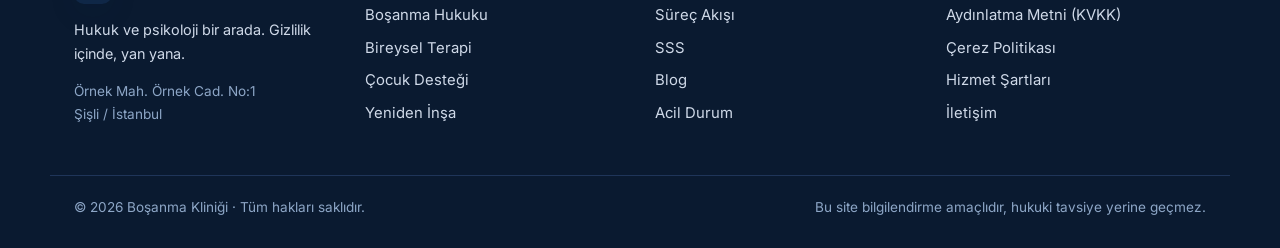
==== commit adf758c7: "Remove cases section from homepage" ====
--- a/index.html
+++ b/index.html
@@ -261,31 +261,6 @@
   </div>
 </section>
 
-<!-- Cases / testimonials -->
-<section aria-labelledby="cases-title">
-  <div class="container">
-    <div class="section-head">
-      <span class="eyebrow">Anonimleştirilmiş başarı hikayeleri</span>
-      <h2 id="cases-title">Gerçek vakalardan örüntüler</h2>
-      <p class="muted">Tüm isimler ve detaylar gizlilik için değiştirilmiştir.</p>
-    </div>
-    <div class="grid-3">
-      <div class="case">
-        <blockquote>"3 çocuklu bir anne, çekişmeli velayet davasında 8 ay içinde hem velayetin tek başına kendisinde kalması kararını aldı, hem de terapi süreciyle yeniden işine dönebildi."</blockquote>
-        <cite>— Vaka A · Velayet + bireysel terapi</cite>
-      </div>
-      <div class="case">
-        <blockquote>"Yurtdışında yaşayan çift, tanıma-tenfiz süreciyle 4 ayda anlaşmalı şekilde boşandı; eş zamanlı çift seansları ile çocuğun süreçten en az etkilenmesi sağlandı."</blockquote>
-        <cite>— Vaka B · Anlaşmalı + ebeveyn koçluğu</cite>
-      </div>
-      <div class="case">
-        <blockquote>"Şiddet mağduru bir kadın, güvenli barınma yönlendirmesinin ardından 6 ayda hem hukuki hem psikolojik toparlanma sağlayarak yeni bir hayat kurdu."</blockquote>
-        <cite>— Vaka C · Acil + uzun dönem destek</cite>
-      </div>
-    </div>
-  </div>
-</section>
-
 <!-- FAQ snippet -->
 <section class="alt" aria-labelledby="faq-title">
   <div class="container">
